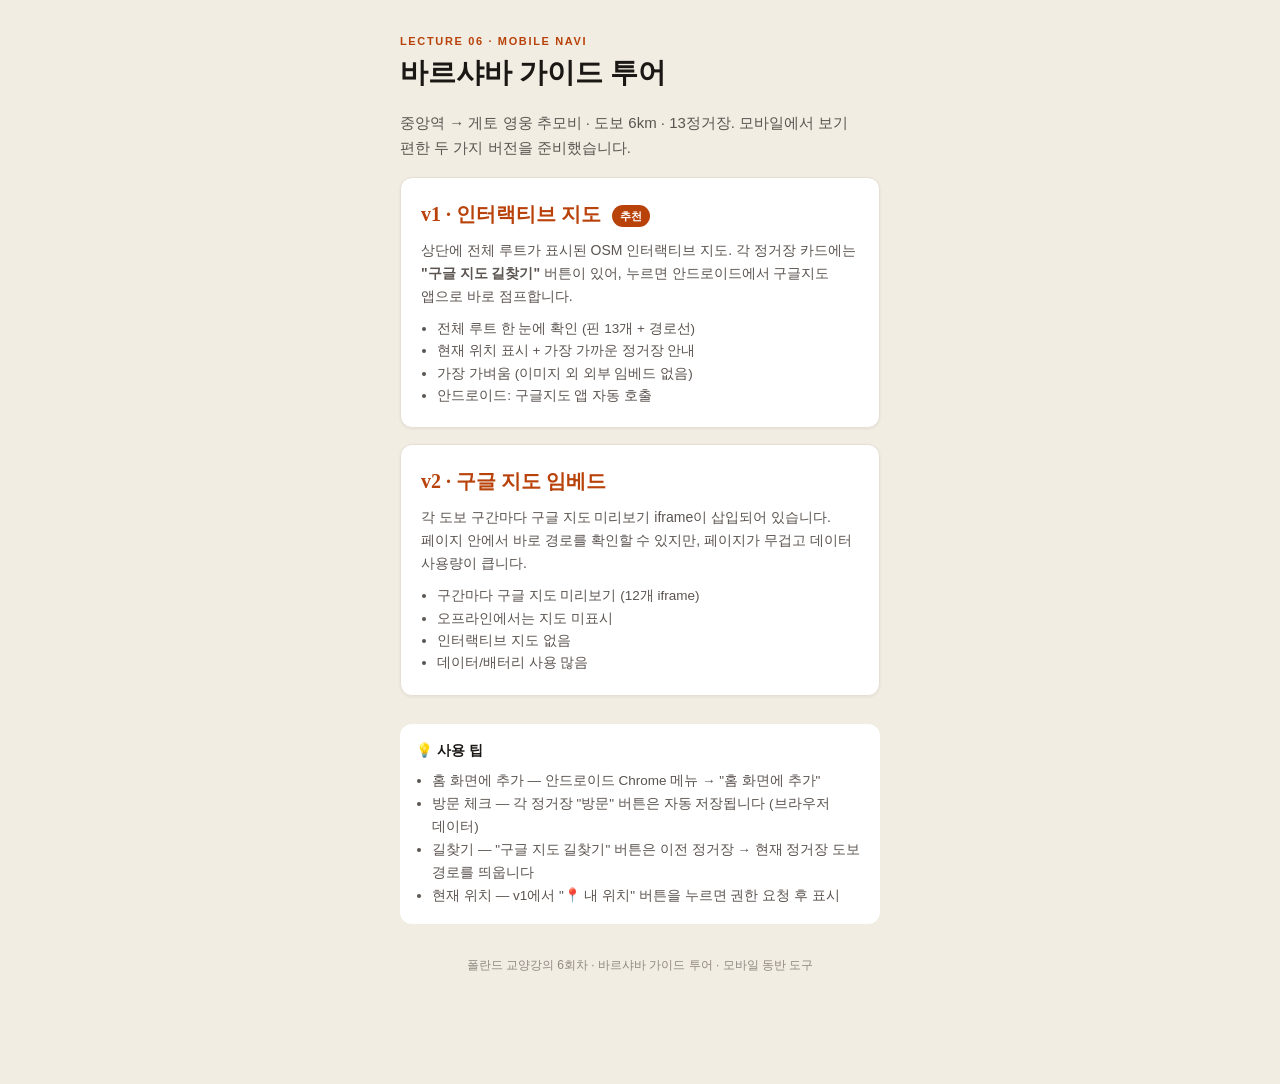
==== index.html @ 01429647 "Initial Poland Tour PWA: Warsaw walking tour - 13정거장 도보 가이드, OSM Nominatim 검증 좌표 - 두 버전 (v1: Leaflet" ====
<!DOCTYPE html>
<html lang="ko">
<head>
<meta charset="UTF-8">
<meta name="viewport" content="width=device-width, initial-scale=1">
<meta http-equiv="refresh" content="0; url=warsaw/">
<title>Poland Tour</title>
<link rel="canonical" href="warsaw/">
</head>
<body>
<p>리디렉션 중… <a href="warsaw/">바르샤바 투어로 이동</a></p>
</body>
</html>
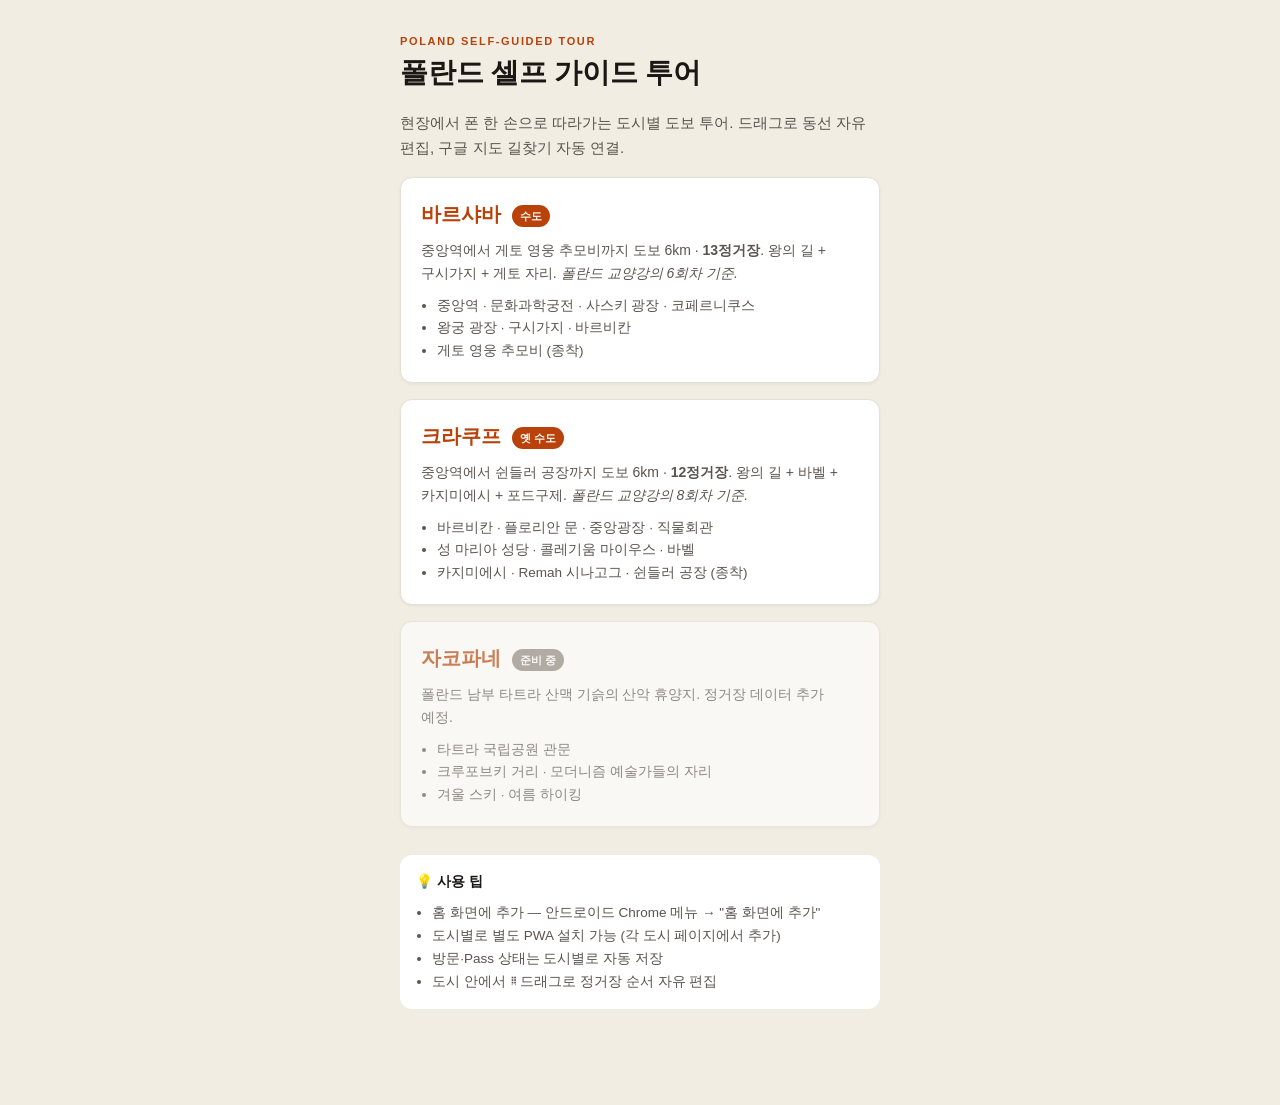
==== commit 7bd55c39: "도시별 폴더 구조 + 크라쿠프 추가 + 시트 방문 버튼 A. v3 sheet 행에 방문 버튼 추가 (방문 | 패스 순)    - sheet-visit 버튼 추가, 클릭 시 본문 카" ====
--- a/index.html
+++ b/index.html
@@ -3,11 +3,11 @@
 <head>
 <meta charset="UTF-8">
 <meta name="viewport" content="width=device-width, initial-scale=1">
-<meta http-equiv="refresh" content="0; url=warsaw/">
-<title>Poland Tour</title>
-<link rel="canonical" href="warsaw/">
+<meta http-equiv="refresh" content="0; url=city/">
+<title>폴란드 셀프 가이드 투어</title>
+<link rel="canonical" href="city/">
 </head>
 <body>
-<p>리디렉션 중… <a href="warsaw/">바르샤바 투어로 이동</a></p>
+<p>리디렉션 중… <a href="city/">도시 선택으로 이동</a></p>
 </body>
 </html>
